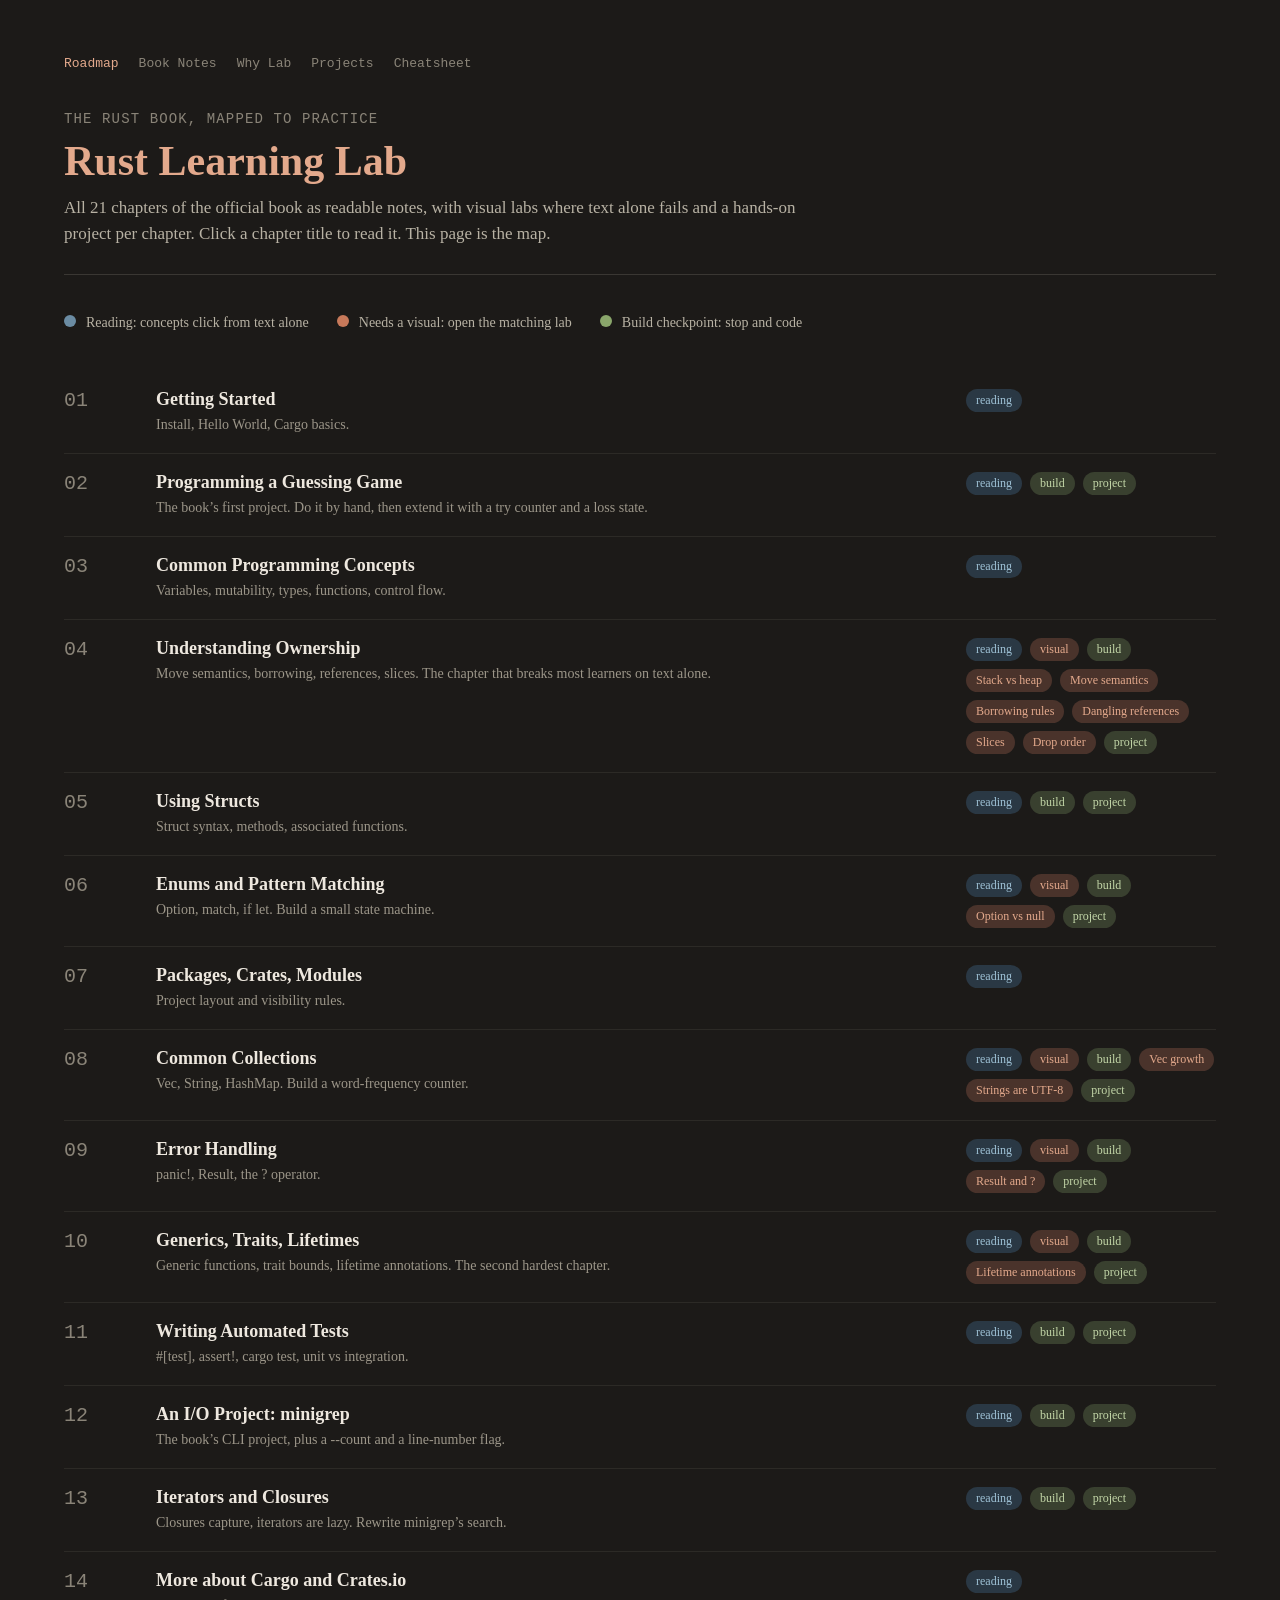
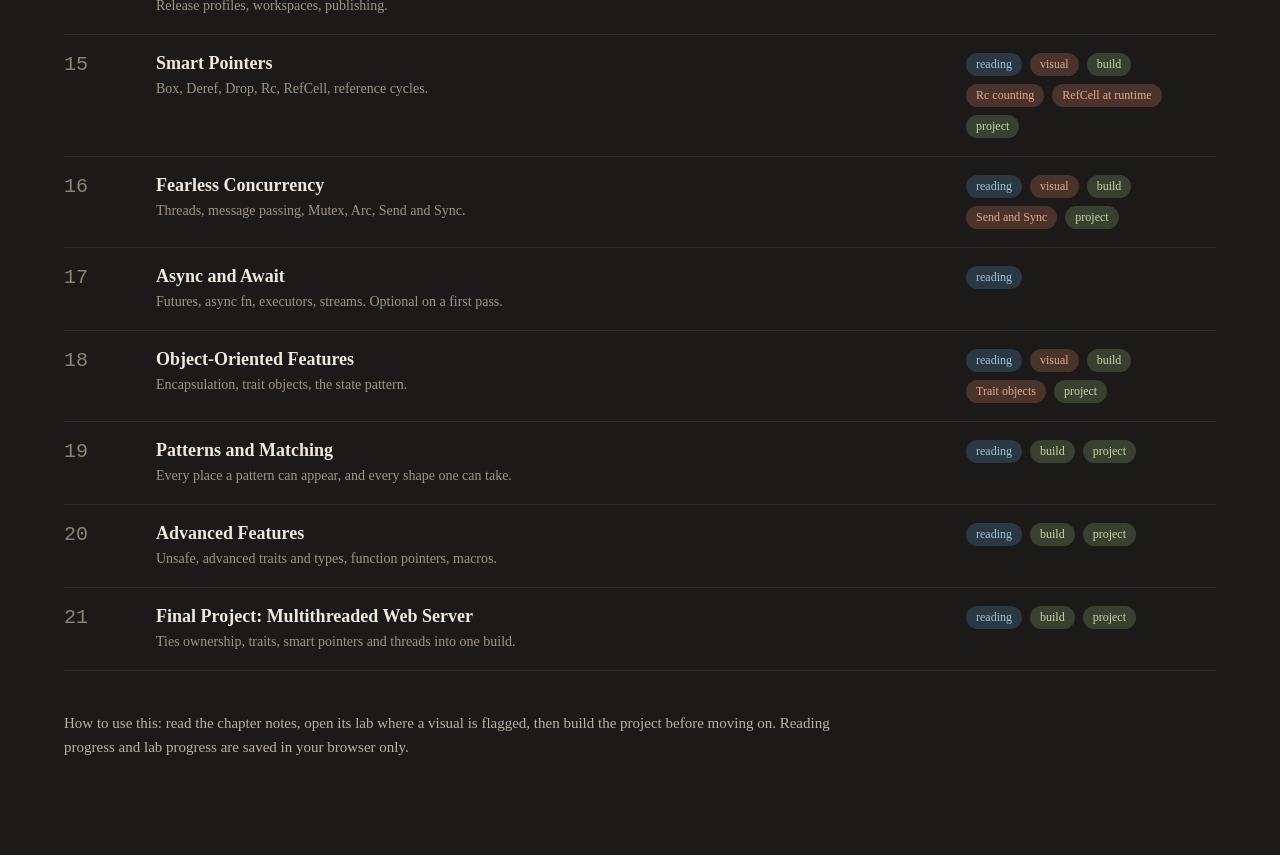
==== index.html @ aa517c9c "Rust Learning Lab: full book notes, labs, projects and cheatsheet Co-Authored-By: Claude Sonnet 5.5 " ====
<!doctype html>
<html lang="en">
<head>
<meta charset="utf-8">
<meta name="viewport" content="width=device-width,initial-scale=1">
<title>Rust Learning Lab</title>
<link rel="stylesheet" href="assets/theme.css">
</head>
<body>
<div class="wrap" id="app"></div>
<script src="assets/engine.js"></script>
<script src="data/modules/index.js"></script>
<script src="data/roadmap.js"></script>
<script>
(function () {
  var el = RUSTLAB.el, app = document.getElementById('app'), st = RUSTLAB.load();

  app.appendChild(RUSTLAB.nav('index.html'));

  var head = el('div', 'head');
  head.appendChild(el('div', 'eyebrow', 'The Rust Book, mapped to practice'));
  head.appendChild(el('h1', null, 'Rust Learning Lab'));
  head.appendChild(el('div', 'lede', 'All 21 chapters of the official book as readable notes, with visual labs where text alone fails and a hands-on project per chapter. Click a chapter title to read it. This page is the map.'));
  app.appendChild(head);

  var lg = el('div', 'legend');
  [['#6b8ca3', 'Reading: concepts click from text alone'], ['#c7795a', 'Needs a visual: open the matching lab'], ['#8aa66b', 'Build checkpoint: stop and code']].forEach(function (l) {
    var d = el('div'); var i = el('i'); i.style.background = l[0]; d.appendChild(i); d.appendChild(document.createTextNode(l[1])); lg.appendChild(d);
  });
  app.appendChild(lg);

  var list = el('div');
  RUSTLAB.roadmap.forEach(function (c) {
    var row = el('div', 'row');
    row.appendChild(el('div', 'n', c.n));
    var mid = el('div');
    var tt = el('div', 't'); var ta = el('a', null, c.t); ta.href = 'chapter.html?c=' + c.id; ta.style.cssText = 'color:inherit;text-decoration:none'; tt.appendChild(ta); mid.appendChild(tt);
    mid.appendChild(el('div', 'd', c.d));
    row.appendChild(mid);
    var tags = el('div', 'tags');
    var names = { read: ['read', 'reading'], vis: ['vis', 'visual'], build: ['build', 'build'] };
    c.tags.forEach(function (t) { tags.appendChild(el('span', 'tag ' + names[t][0], names[t][1])); });
    (c.labs || []).forEach(function (id) {
      var m = RUSTLAB.index.filter(function (x) { return x.id === id; })[0];
      var a = el('a', 'tag vis', (st.modules[id] ? '✓ ' : '') + m.title); a.href = 'lab.html?m=' + id; tags.appendChild(a);
    });
    if (c.project) { var p = el('a', 'tag build', 'project'); p.href = 'projects.html#' + c.project; tags.appendChild(p); }
    row.appendChild(tags);
    list.appendChild(row);
  });
  app.appendChild(list);

  app.appendChild(el('div', 'p', 'How to use this: read the chapter notes, open its lab where a visual is flagged, then build the project before moving on. Reading progress and lab progress are saved in your browser only.'));
})();
</script>
</body>
</html>
---- assets/theme.css ----
:root{--bg:#1c1a18;--panel:#221f1c;--code:#171513;--line:#3a3733;--line2:#2c2a26;--text:#eee8df;--mute:#b8b2a4;--dim:#8a8478;--accent:#e3a98c;--clay:#c7795a;--blue:#6b8ca3;--green:#8aa66b;--red:#d08a74;--mono:ui-monospace,SFMono-Regular,Menlo,monospace}
*{box-sizing:border-box}
body{margin:0;background:var(--bg);color:var(--text);font-family:Charter,Georgia,serif}
a{color:var(--clay)}a:hover{color:#e0957a}
.wrap{max-width:1280px;margin:0 auto;padding:56px 64px 96px;display:flex;flex-direction:column;gap:40px}
.eyebrow{font-family:var(--mono);font-size:14px;letter-spacing:.08em;color:var(--dim);text-transform:uppercase}
h1{margin:0;font-size:42px;font-weight:600;color:var(--accent)}
h2{margin:0;font-size:22px;font-weight:600}
.lede{font-size:17px;color:var(--mute);line-height:1.5;max-width:780px}
.p{font-size:15px;color:var(--mute);line-height:1.6;max-width:780px}
.head{display:flex;flex-direction:column;gap:10px;border-bottom:1px solid var(--line);padding-bottom:28px}
.nav{display:flex;gap:20px;font-family:var(--mono);font-size:13px}
.nav a{text-decoration:none;color:var(--dim)}.nav a.on,.nav a:hover{color:var(--accent)}
code,.mono{font-family:var(--mono)}
code{background:var(--line2);padding:2px 6px;border-radius:4px;font-size:.9em}
.legend{display:flex;gap:28px;flex-wrap:wrap;font-size:14px;color:var(--mute)}
.legend i{display:inline-block;width:12px;height:12px;border-radius:50%;margin-right:10px}
.row{display:grid;grid-template-columns:72px 1fr 250px;gap:20px;padding:18px 0;border-bottom:1px solid var(--line2);align-items:start}
.row .n{font-family:var(--mono);font-size:20px;color:var(--dim)}
.row .t{font-size:18px;font-weight:600}
.row .d{font-size:14px;color:#9c9689;margin-top:4px;line-height:1.5}
.tags{display:flex;gap:8px;flex-wrap:wrap}
.tag{font-size:12px;padding:4px 10px;border-radius:20px;text-decoration:none;display:inline-block}
.tag.read{background:#2a3844;color:#9fc2d6}.tag.vis{background:#4a332b;color:#e3a98c}.tag.build{background:#39402f;color:#c3d6a8}
.tag.soon{background:var(--line2);color:var(--dim)}.tag.done{background:#39402f;color:#c3d6a8}
a.tag:hover{filter:brightness(1.25)}
.sec{display:flex;flex-direction:column;gap:18px}
.card{background:var(--panel);border-radius:10px;padding:24px}
.tryit{font-size:14px;color:#9c9689;font-family:var(--mono);background:var(--code);padding:14px 18px;border-radius:8px;line-height:1.6}
.player{display:grid;grid-template-columns:minmax(300px,420px) 1fr;gap:24px;align-items:start}
.codebox{background:var(--code);border-radius:8px;padding:14px 0;font-family:var(--mono);font-size:14px}
.codebox div{padding:2px 18px;white-space:pre;color:#cfc8ba;border-left:3px solid transparent}
.codebox div.on{background:#2a2420;border-left-color:var(--clay);color:#fff}
.codebox span.ln{color:var(--dim);display:inline-block;width:2ch;margin-right:1.5ch;text-align:right}
.machine{position:relative;display:grid;grid-template-columns:1fr 1fr;gap:80px;min-height:200px}
.machine h4{margin:0 0 10px;font-family:var(--mono);font-size:13px;font-weight:400;color:var(--dim)}
.machine .col{display:flex;flex-direction:column;gap:10px}
.machine svg{position:absolute;inset:0;width:100%;height:100%;pointer-events:none;overflow:visible}
.cell{border:1px solid #4a4640;border-radius:6px;padding:10px 14px;font-family:var(--mono);font-size:13px;background:var(--panel);transition:opacity .25s}
.cell .nm{font-size:14px;color:var(--text);margin-bottom:4px}
.cell .f{display:flex;gap:10px;color:#9c9689;line-height:1.6}
.cell .f b{font-weight:400;color:var(--dim);min-width:4ch}
.cell.moved{opacity:.4;border-style:dashed}.cell.moved .nm{text-decoration:line-through}
.cell.freed{border-color:var(--red);color:var(--red);opacity:.65}
.cell.freed .nm::after{content:" freed";font-size:11px;margin-left:8px;color:var(--red)}
.cell.new{border-color:var(--blue)}
.cell .chars{letter-spacing:.2em;font-size:14px}
.bars{display:flex;flex-direction:column;gap:10px;grid-column:1/3}
.bar{display:grid;grid-template-columns:90px 1fr;align-items:center;gap:14px;font-family:var(--mono);font-size:13px;color:var(--dim)}
.bar .track{position:relative;height:14px;background:var(--line2);border-radius:7px}
.bar .fill{position:absolute;top:0;height:14px;border-radius:7px;opacity:.9}
.bar .cur{position:absolute;top:-4px;bottom:-4px;width:2px;background:var(--text)}
.ctl{display:flex;gap:10px;align-items:center;flex-wrap:wrap;margin-top:6px}
button.b{font-family:var(--mono);font-size:13px;color:var(--text);background:var(--line2);border:1px solid var(--line);border-radius:6px;padding:8px 14px;cursor:pointer;min-height:44px}
button.b:hover{border-color:var(--clay)}button.b:disabled{opacity:.4;cursor:default}
.note{font-size:15px;line-height:1.55;color:var(--text);min-height:3.2em}
.verdict{border-radius:8px;padding:12px 16px;font-family:var(--mono);font-size:13px;line-height:1.5}
.verdict.ok{background:#1f2a22;border:1px solid #3a4a3c;color:#cdd6c0}
.verdict.error{background:#332322;border:1px solid #5a3a35;color:#e3c3b8}
.verdict.bug{background:#3a2216;border:1px solid #7a4225;color:#f0c0a0}
.out{background:var(--code);border-radius:8px;padding:10px 16px;font-family:var(--mono);font-size:13px;color:var(--green);min-height:2.4em}
table.w{width:100%;border-collapse:collapse;font-size:14px}
table.w th{text-align:left;font-size:12px;text-transform:uppercase;letter-spacing:.06em;color:var(--dim);padding:0 14px 10px 0;border-bottom:1px solid var(--line)}
table.w td{padding:12px 14px 12px 0;border-bottom:1px solid var(--line2);vertical-align:top;color:var(--mute);line-height:1.5}
table.w td:first-child{color:var(--text);font-weight:600;white-space:nowrap}
table.w tr.rust td{color:var(--accent)}
pre.err{background:var(--code);border-radius:8px;padding:16px 18px;margin:0;font-family:var(--mono);font-size:13px;line-height:1.55;color:#e3c3b8;overflow-x:auto}
.decode{display:flex;flex-direction:column;gap:10px}
.decode div{display:grid;grid-template-columns:minmax(200px,340px) 1fr;gap:18px;padding:10px 0;border-bottom:1px solid var(--line2);font-size:14px;line-height:1.5;color:var(--mute)}
.decode code{color:#e3c3b8;background:var(--code);align-self:start;padding:6px 10px}
.mods{display:grid;grid-template-columns:repeat(auto-fill,minmax(280px,1fr));gap:16px}
.mod{background:var(--panel);border:1px solid var(--line2);border-radius:10px;padding:18px;display:flex;flex-direction:column;gap:8px;text-decoration:none;color:var(--text)}
.mod:hover{border-color:var(--clay)}.mod .d{font-size:13px;color:#9c9689;line-height:1.5}
.pill{font-size:12px;padding:5px 12px;border-radius:20px;background:var(--line2);color:#9c9689;border:0;font-family:inherit}
select.pill{cursor:pointer}
.brief{display:flex;flex-direction:column;gap:14px;padding:6px 0 20px}
.brief h3{margin:0;font-size:12px;text-transform:uppercase;letter-spacing:.06em;color:var(--dim);font-weight:400}
.brief pre{margin:0;background:var(--code);border-radius:8px;padding:14px 18px;font-family:var(--mono);font-size:13px;line-height:1.55;color:#cfc8ba;overflow-x:auto}
details.proj{border-bottom:1px solid var(--line2)}
details.proj summary{display:grid;grid-template-columns:56px 1fr 170px;gap:16px;padding:16px 0;align-items:center;cursor:pointer;list-style:none}
details.proj summary::-webkit-details-marker{display:none}
@media(max-width:800px){.wrap{padding:32px 16px 64px}.player{grid-template-columns:1fr}.row{grid-template-columns:48px 1fr}.row .tags{grid-column:2}.decode div{grid-template-columns:1fr}details.proj summary{grid-template-columns:44px 1fr}}
.bp{margin:0;font-size:16px;line-height:1.7;color:var(--mute);max-width:820px}
.bh{margin:10px 0 0;font-size:18px;font-weight:600;color:var(--text)}
.bl{margin:0;padding-left:22px;max-width:820px;color:var(--mute);line-height:1.7;font-size:16px;display:flex;flex-direction:column;gap:4px}
.cw{display:flex;flex-direction:column;max-width:900px}
.cf{font-family:var(--mono);font-size:12px;color:var(--dim);background:var(--line2);padding:6px 16px;border-radius:8px 8px 0 0}
pre.rs{margin:0;background:var(--code);border-radius:8px;padding:16px 20px;font-family:var(--mono);font-size:13.5px;line-height:1.6;color:#cfc8ba;overflow-x:auto;tab-size:4}
.cf+pre.rs{border-radius:0 0 8px 8px}
.co{font-family:var(--mono);font-size:11px;letter-spacing:.08em;text-transform:uppercase;color:var(--dim);padding:10px 0 4px}
.co.er{color:var(--red)}
pre.ro{margin:0;background:var(--code);border-radius:8px;padding:12px 20px;font-family:var(--mono);font-size:13px;color:var(--green);overflow-x:auto;line-height:1.55}
.cw pre.err{margin:0}
.hc{color:#7d776b;font-style:italic}.hs{color:#c3d6a8}.hl{color:#9fc2d6}.hn{color:#e3a98c}.hm{color:#d9b06a}.hk{color:#c7795a}.ht{color:#9fc2d6}.ha{color:#8a8478}
.callout{max-width:820px;border-radius:8px;padding:14px 18px;font-size:15px;line-height:1.6;border-left:3px solid var(--blue);background:#1f2830;color:#c4d4de}
.callout.warn{border-left-color:var(--red);background:#2e2220;color:#e3c3b8}
.callout.key{border-left-color:var(--clay);background:#2c2119;color:#ecd2c2}
.chap{display:flex;flex-direction:column;gap:18px}
.chap h2{padding-top:18px;border-top:1px solid var(--line2);font-size:24px;color:var(--accent)}
.toc{display:flex;flex-wrap:wrap;gap:8px 18px;font-family:var(--mono);font-size:13px}
.toc a{text-decoration:none;color:var(--mute)}.toc a:hover{color:var(--accent)}
.pager{display:flex;justify-content:space-between;gap:20px;border-top:1px solid var(--line);padding-top:24px;font-size:15px}
.recap{background:var(--panel);border-radius:10px;padding:22px 26px}
.recap h3{margin:0 0 10px;font-size:13px;letter-spacing:.08em;text-transform:uppercase;color:var(--dim);font-weight:400;font-family:var(--mono)}
.cgrid{display:grid;grid-template-columns:repeat(auto-fill,minmax(300px,1fr));gap:16px}
.cc{background:var(--panel);border:1px solid var(--line2);border-radius:10px;padding:18px;text-decoration:none;color:var(--text);display:flex;flex-direction:column;gap:6px}
.cc:hover{border-color:var(--clay)}.cc .d{font-size:13px;color:#9c9689;line-height:1.5}
@media(max-width:800px){.cw{max-width:100%}pre.rs{font-size:12.5px}}
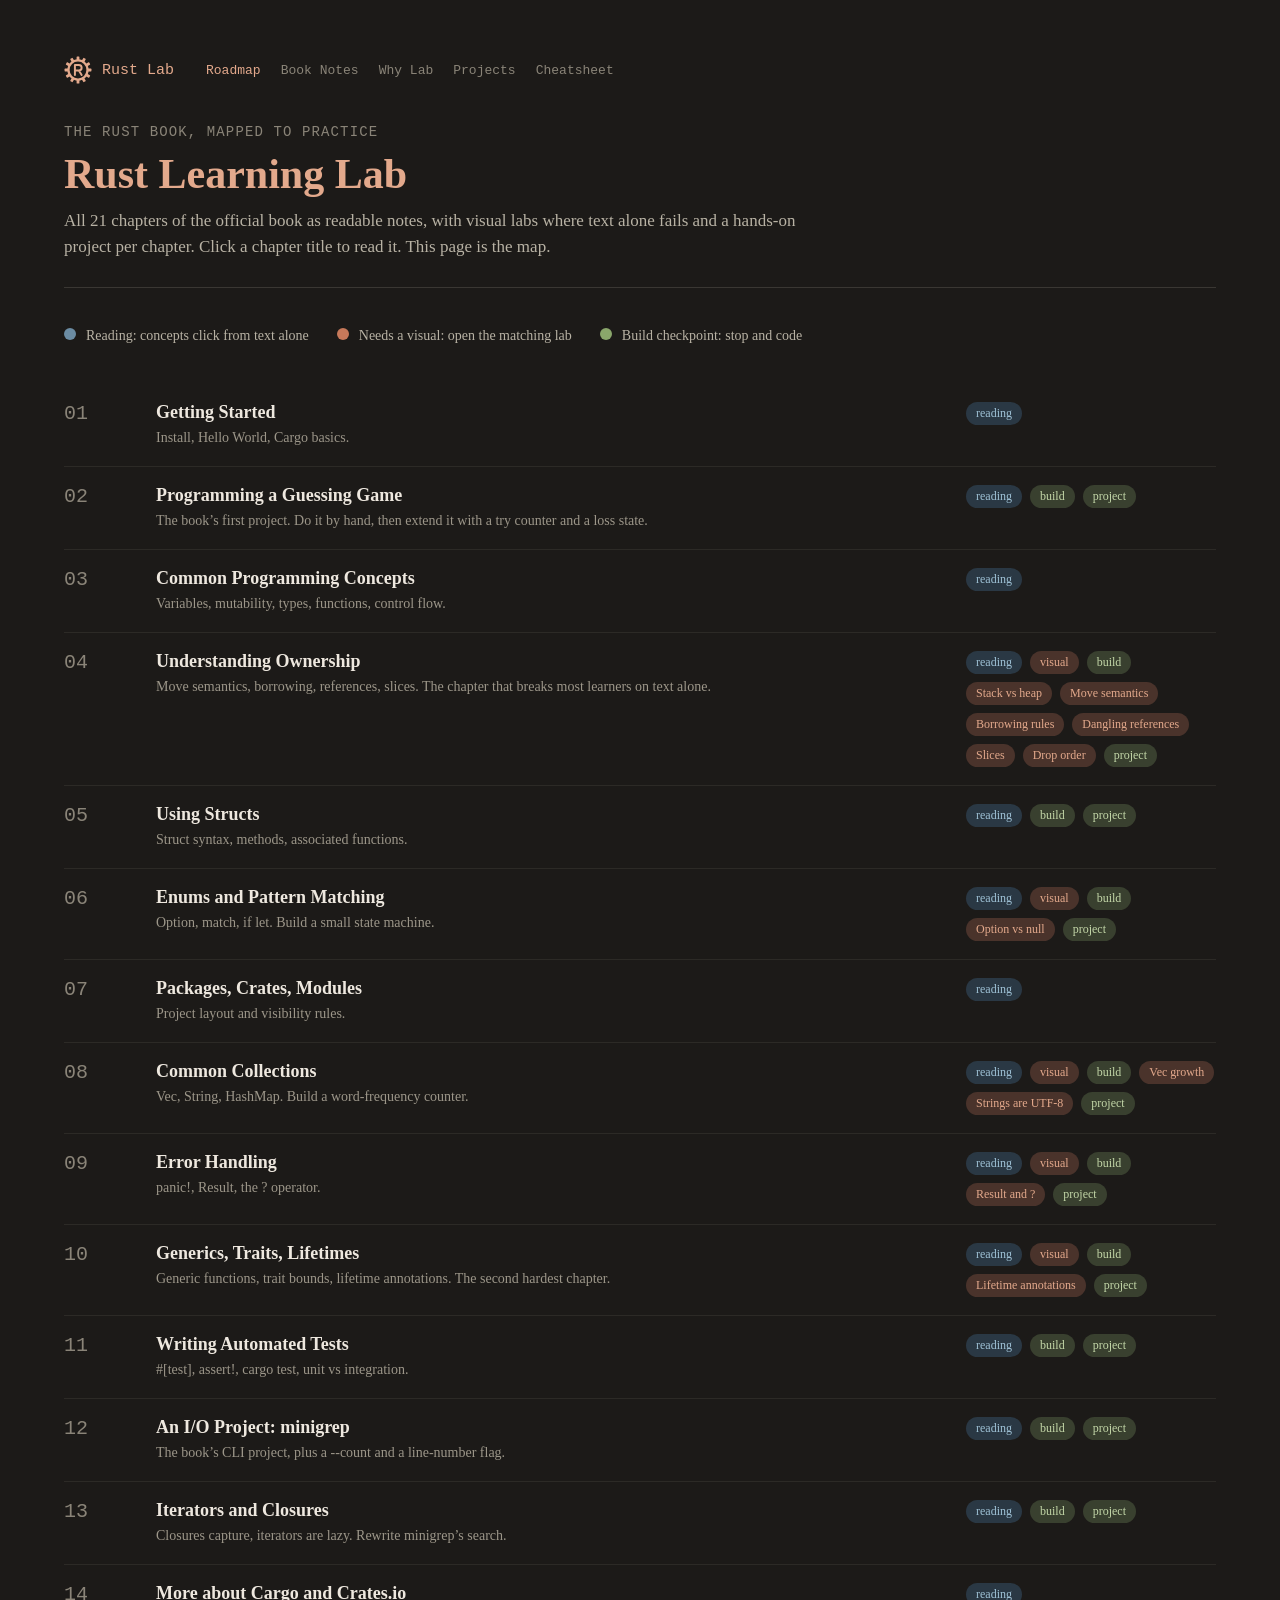
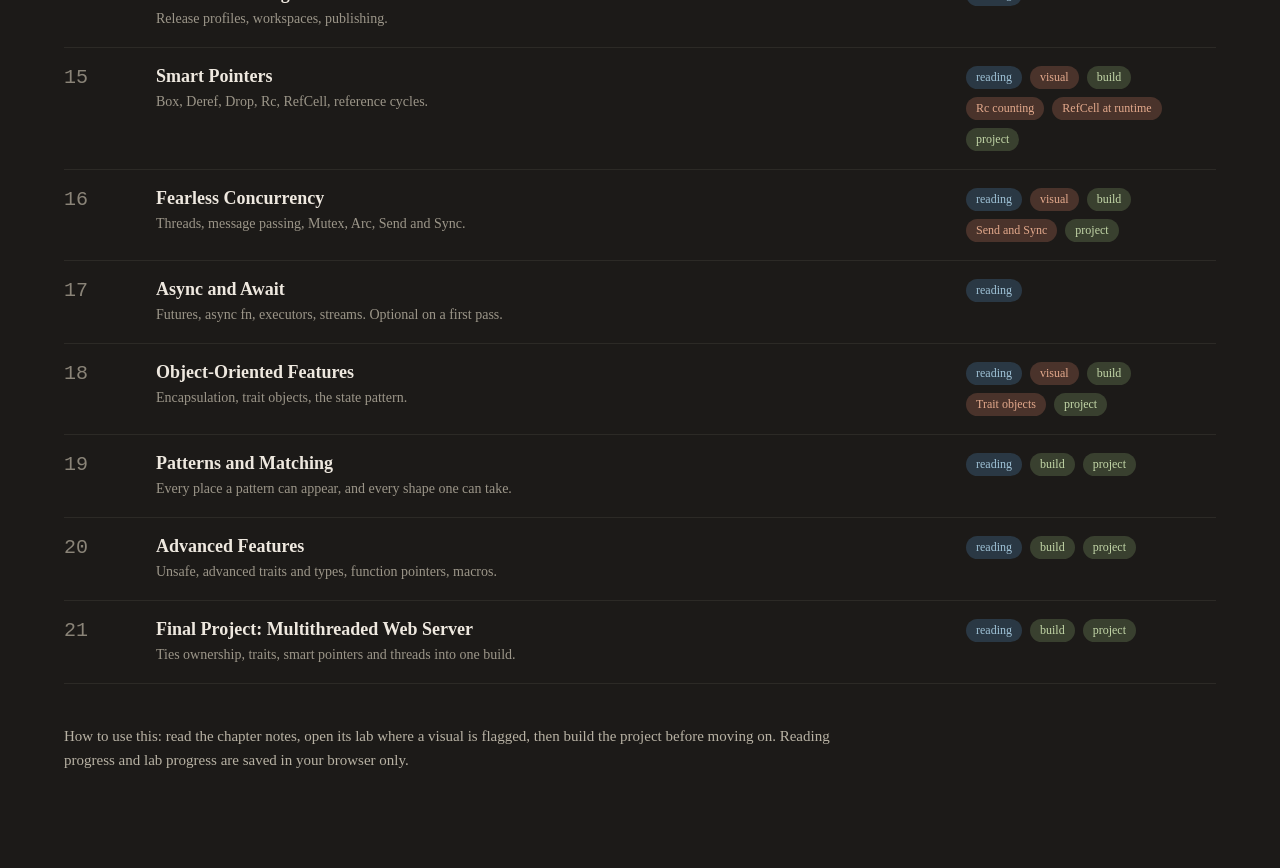
==== commit 65d2b0a1: "Declare favicon statically in every page Co-Authored-By: Claude Sonnet 5.5 <noreply@anthropic.com>" ====
--- a/index.html
+++ b/index.html
@@ -4,6 +4,7 @@
 <meta charset="utf-8">
 <meta name="viewport" content="width=device-width,initial-scale=1">
 <title>Rust Learning Lab</title>
+<link rel="icon" type="image/svg+xml" href="assets/logo.svg?v=2">
 <link rel="stylesheet" href="assets/theme.css">
 </head>
 <body>
--- a/assets/theme.css
+++ b/assets/theme.css
@@ -106,3 +106,4 @@
 .cc{background:var(--panel);border:1px solid var(--line2);border-radius:10px;padding:18px;text-decoration:none;color:var(--text);display:flex;flex-direction:column;gap:6px}
 .cc:hover{border-color:var(--clay)}.cc .d{font-size:13px;color:#9c9689;line-height:1.5}
 @media(max-width:800px){.cw{max-width:100%}pre.rs{font-size:12.5px}}
+.nav{align-items:center}.nav a.brand{display:flex;align-items:center;gap:10px;color:var(--accent);font-size:15px;margin-right:12px}.nav a.brand img{display:block}
